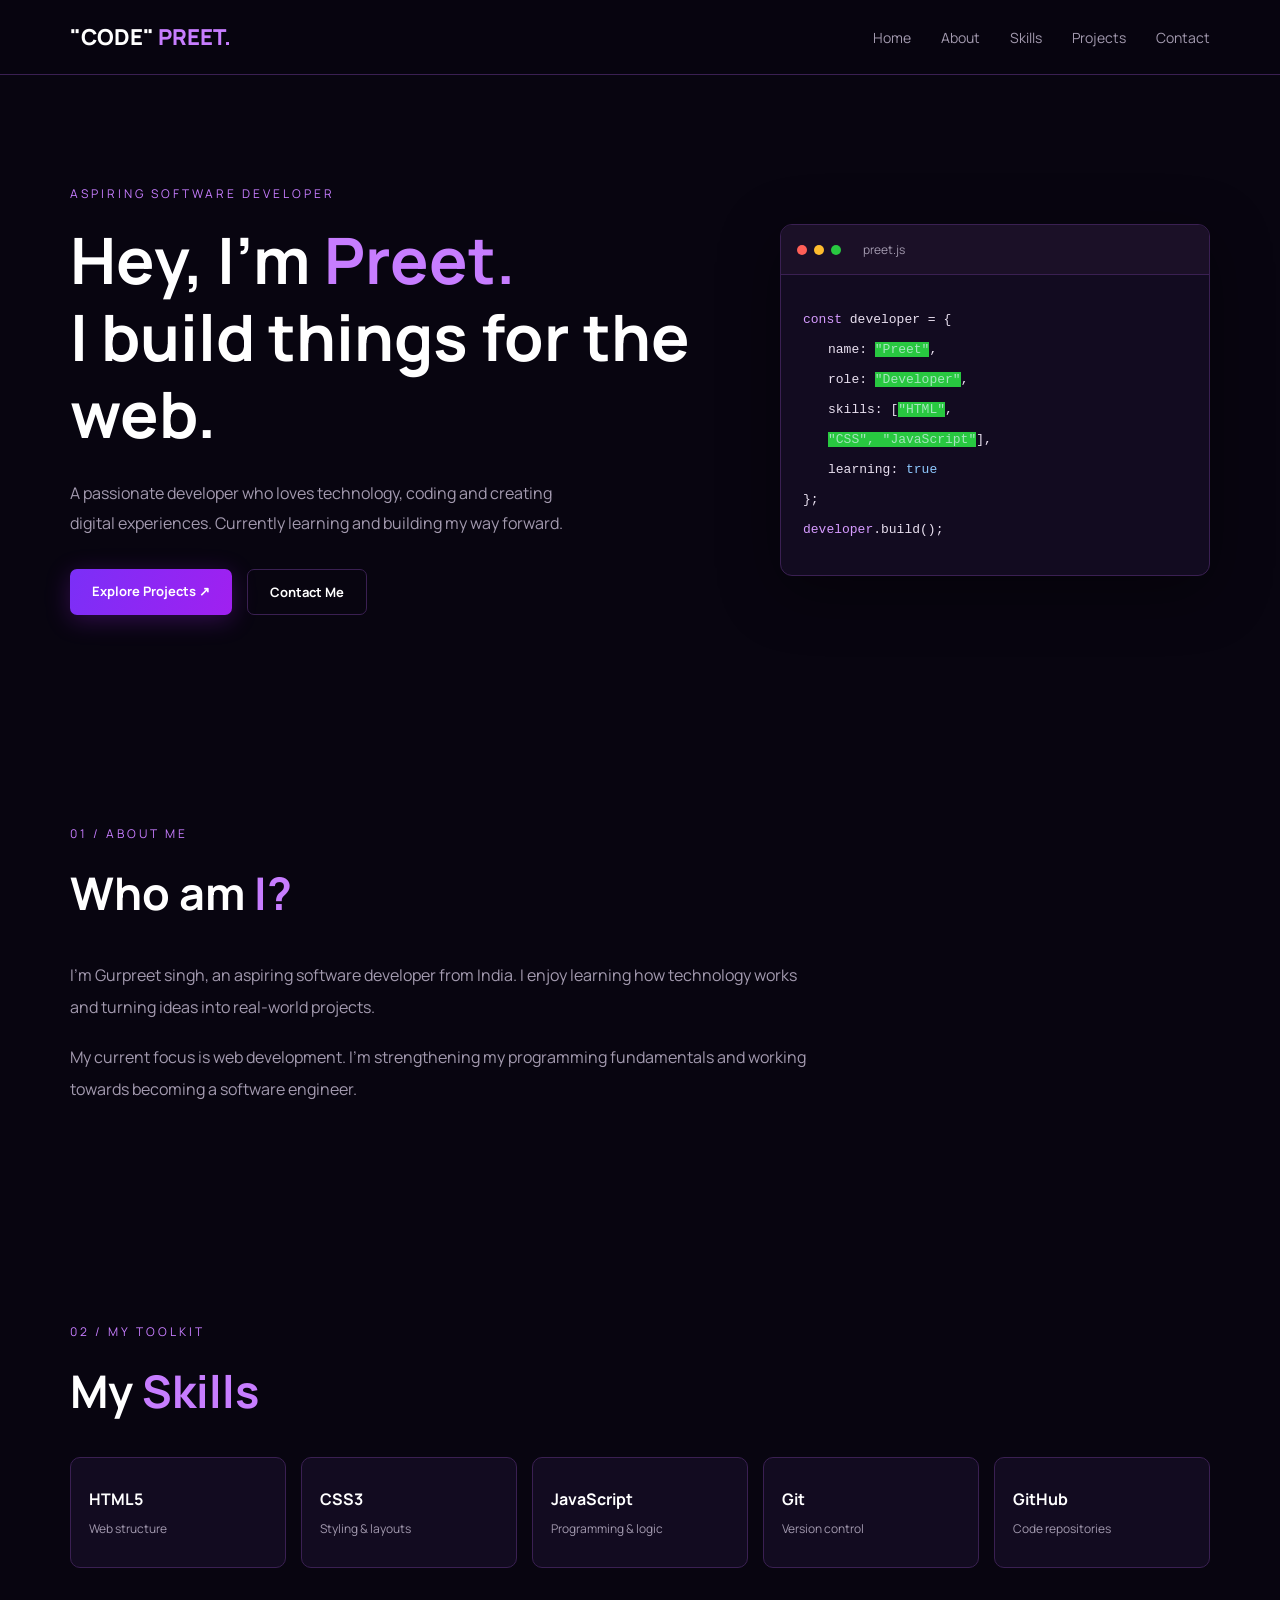
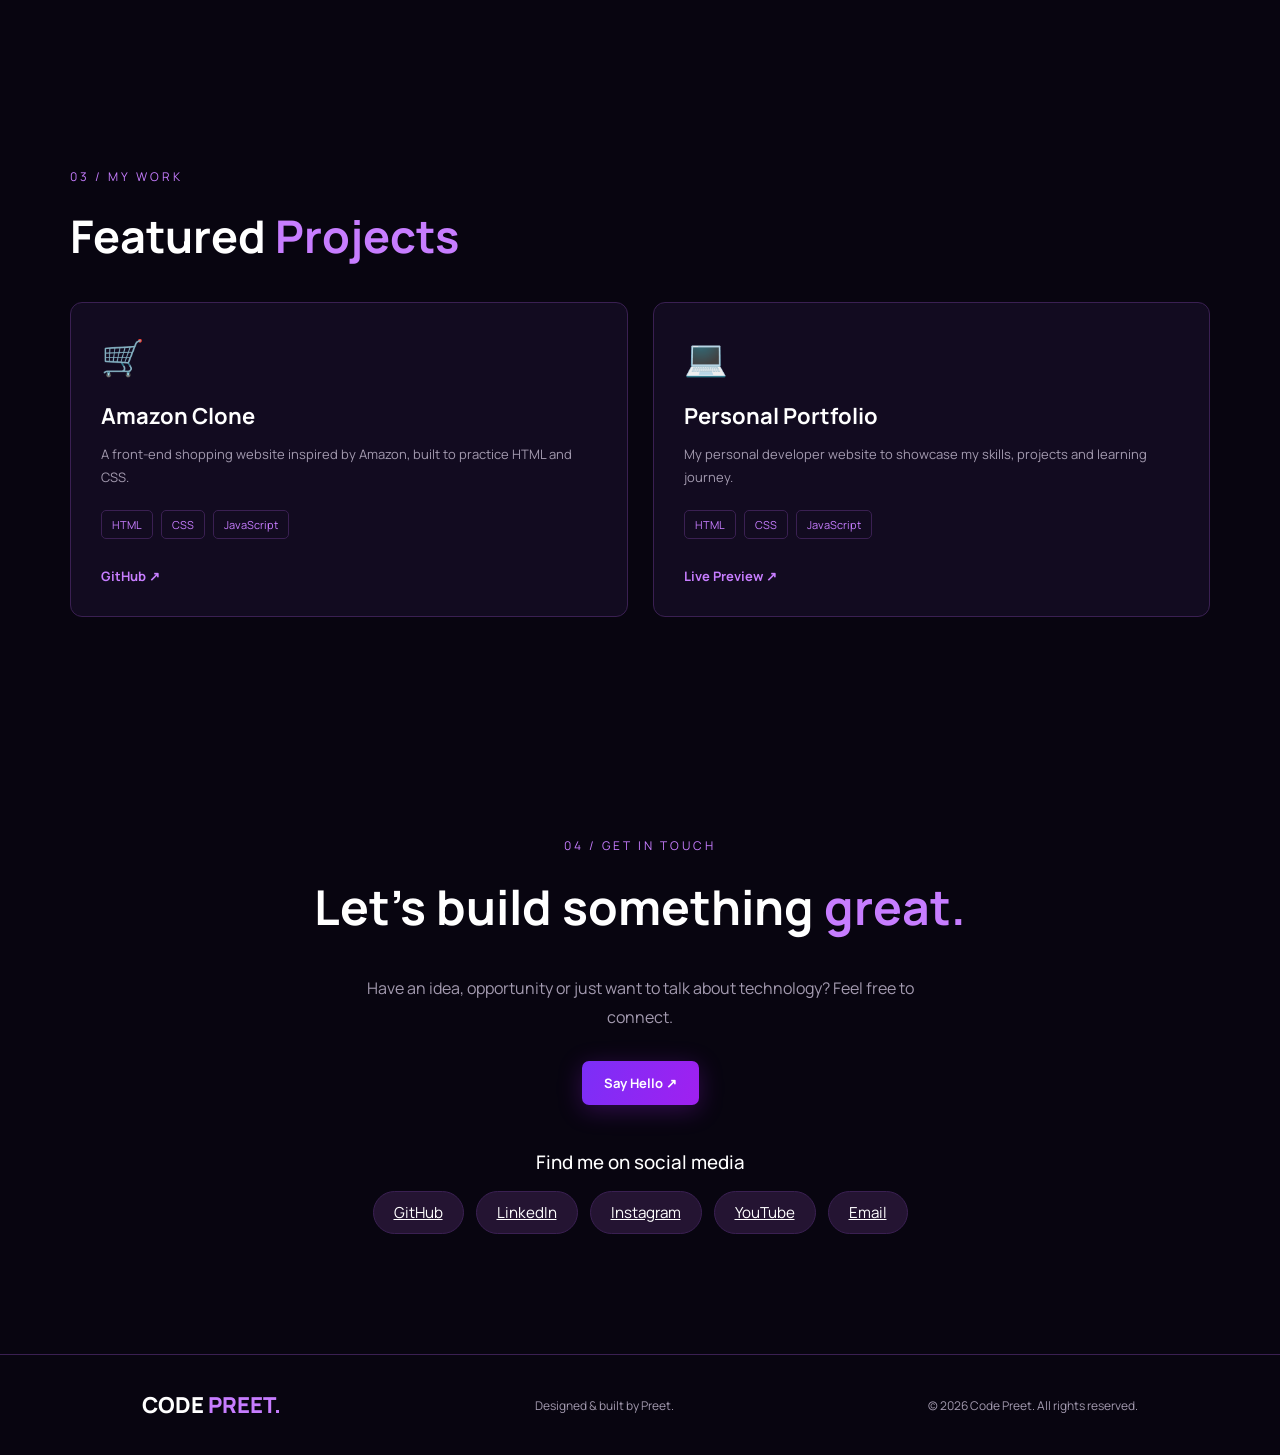
==== inedex.html @ cad8bf02 "redesign the website" ====
<!DOCTYPE html>
<html lang="en">
<head>
    <meta charset="UTF-8">
    <meta name="viewport" content="width=device-width, initial-scale=1.0">
    <title>Code Preet | Developer Portfolio</title>

    <link rel="stylesheet" href="style.css">

    <link href="https://fonts.googleapis.com/css2?family=Manrope:wght@400;500;600;700;800&display=swap" rel="stylesheet">
</head>

<body>
    <header>
        <nav class="navbar">
            <a href="#home" class="logo">"CODE" <span>PREET.</span></a>

            <ul class="nav-links" id="navLinks">
                <li><a href="#home">Home</a></li>
                <li><a href="#about">About</a></li>
                <li><a href="#skills">Skills</a></li>
                <li><a href="#projects">Projects</a></li>
                <li><a href="#contact">Contact</a></li>
            </ul>

            <button class="menu-btn" id="menuBtn" aria-label="Toggle menu">☰</button>
            
        </nav>
    </header>

    <section class="hero" id="home">

        <div class="hero-content">
            <p class="tag">ASPIRING SOFTWARE DEVELOPER</p>

            <h1>
                Hey, I'm <span>Preet.</span><br>
                I build things for the web.
            </h1>

            <p class="description">
                A passionate developer who loves technology,
                coding and creating digital experiences.
                Currently learning and building my way forward.
            </p>

            <div class="hero-buttons">
                <a href="#projects" class="btn primary">Explore Projects ↗</a>
                <a href="#contact" class="btn secondary">Contact Me</a>
            </div>
        </div>

        <div class="hero-card">
            <div class="card-top">
                <span class="dot red"></span>
                <span class="dot yellow"></span>
                <span class="dot green"></span>
                <span class="filename">preet.js</span>
            </div>

            <div class="code">
                <p><span class="purple">const</span> developer = {</p>
                <p class="indent">name: <span class="green">"Preet"</span>,</p>
                <p class="indent">role: <span class="green">"Developer"</span>,</p>
                <p class="indent">skills: [<span class="green">"HTML"</span>,</p>
                <p class="indent"><span class="green">"CSS", "JavaScript"</span>],</p>
                <p class="indent">learning: <span class="blue">true</span></p>
                <p>};</p>
                <p><span class="purple">developer</span>.build();</p>
            </div>
        </div>

    </section>


    <section class="section" id="about">
        

        <p class="section-label">01 / ABOUT ME</p>
        <h2>Who am <span>I?</span></h2>

        <div class="about-content">
            <p>
                I'm Gurpreet singh, an aspiring software developer from India.
                I enjoy learning how technology works and turning
                ideas into real-world projects.
            </p>

            <p>
                My current focus is web development.
                I'm strengthening my programming fundamentals
                and working towards becoming a software engineer.
            </p>
            
        </div>

    </section>

    <section class="section" id="skills">

        <p class="section-label">02 / MY TOOLKIT</p>
        <h2>My <span>Skills</span></h2>

        <div class="skills-grid">

            <div class="skill">
                <h3>HTML5</h3>
                <p>Web structure</p>
            </div>

            <div class="skill">
                <h3>CSS3</h3>
                <p>Styling & layouts</p>
            </div>

            <div class="skill">
                <h3>JavaScript</h3>
                <p>Programming & logic</p>
            </div>

            <div class="skill">
                <h3>Git</h3>
                <p>Version control</p>
            </div>

            <div class="skill">
                <h3>GitHub</h3>
                <p>Code repositories</p>
            </div>

        </div>
    </section>

    <!-- PROJECTS -->
    <section class="section" id="projects">

        <p class="section-label">03 / MY WORK</p>
        <h2>Featured <span>Projects</span></h2>

        <div class="projects-grid">

            <div class="project">
                <div class="project-icon">🛒</div>
                <h3>Amazon Clone</h3>
                <p>
                    A front-end shopping website inspired by
                    Amazon, built to practice HTML and CSS.
                </p>
                <div class="tech">
                    <span>HTML</span>
                    <span>CSS</span>
                    <span>JavaScript</span>
                </div>
                <a href="https://github.com/gupreetsinghk16/" target="_blank">
                    GitHub ↗
                </a>
            </div>

            <div class="project">
                <div class="project-icon">💻</div>
                <h3>Personal Portfolio</h3>
                <p>
                    My personal developer website to showcase
                    my skills, projects and learning journey.
                </p>
                <div class="tech">
                    <span>HTML</span>
                    <span>CSS</span>
                    <span>JavaScript</span>
                </div>
                <a href="#home">Live Preview ↗</a>
            </div>

        </div>
    </section>

    <!-- CONTACT -->
    <section class="section contact" id="contact">

        <p class="section-label">04 / GET IN TOUCH</p>

        <h2>Let's build something <span>great.</span></h2>

        <p>
            Have an idea, opportunity or just want to talk about technology?
            Feel free to connect.
        </p>

        <!-- Replace with your email -->
        <a href="mailto:gurpreetkachura51@gmail.com" class="btn primary">
            Say Hello ↗
        </a>
        <div class="socials">
  <h3>Find me on social media</h3>
  <div class="soc">
    <a href="https://github.com/gurpreetsinghk16/" target="_blank" rel="noopener">GitHub</a>
    <a href="https://www.linkedin.com/in/gurpreetsinghk16?utm_source=share_via&utm_content=profile&utm_medium=member_android" target="_blank" rel="noopener">LinkedIn</a>
    <a href="https://instagram.com/gurpreetsinghk16" target="_blank" rel="noopener">Instagram</a>
    <a href="https://youtube.com/@codepreet?si=Zt5QOwUX8a1Z6AYG" target="_blank" rel="noopener">YouTube</a>
    <a href="https://mail.google.com/mail/?view=cm&fs=1&to=gurpreetkachura51@gmail.com" target="_blank" rel="noopener">Email</a>
  </div>
</div>

    </section>

    <!-- FOOTER -->
    <footer>
        <a href="#home" class="logo">CODE <span>PREET.</span></a>

        <p>Designed & built by Preet.</p>

        <p>© <span id="year"></span> Code Preet. All rights reserved.</p>
    </footer>

    <script src="script.js"></script>

</body>
</html>
---- style.css ----
/* CODE PREET DESIGN SYSTEM */

:root {
    --bg: #080510;
    --secondary: #120B20;
    --card: #241432;

    --purple: #A020F0;
    --light-purple: #C77DFF;

    --white: #FFFFFF;
    --gray: #A39AAF;
    --border: #3A2052;
}

* {
    margin: 0;
    padding: 0;
    box-sizing: border-box;
    scroll-behavior: smooth;
}

body {
    background: var(--bg);
    color: var(--white);
    font-family: 'Manrope', sans-serif;
    overflow-x: hidden;
}

/* NAVBAR */

header {
    background: rgba(8, 5, 16, 0.9);
    border-bottom: 1px solid var(--border);
    position: sticky;
    top: 0;
    z-index: 100;
    backdrop-filter: blur(15px);
}

.navbar {
    max-width: 1200px;
    margin: auto;
    padding: 22px 30px;

    display: flex;
    justify-content: space-between;
    align-items: center;
}

.logo {
    font-size: 22px;
    font-weight: 800;
    color: white;
    text-decoration: none;
}

.logo span {
    color: var(--light-purple);
}

.nav-links {
    display: flex;
    gap: 30px;
    list-style: none;
}

.nav-links a {
    color: var(--gray);
    text-decoration: none;
    font-size: 14px;
    transition: 0.3s;
}

.nav-links a:hover {
    color: var(--light-purple);
}

.menu-btn {
    display: none;
    color: white;
    background: none;
    border: none;
    font-size: 25px;
    cursor: pointer;
}

/* HERO */

.hero {
    max-width: 1200px;
    min-height: 650px;
    margin: auto;
    padding: 80px 30px;

    display: flex;
    justify-content: space-between;
    align-items: center;
    gap: 50px;
}

.tag,
.section-label {
    color: var(--light-purple);
    letter-spacing: 3px;
    font-size: 12px;
    margin-bottom: 20px;
}

.hero h1 {
    font-size: clamp(38px, 5vw, 65px);
    line-height: 1.2;
    margin-bottom: 25px;
}

.hero h1 span,
h2 span {
    color: var(--light-purple);
}

.description {
    color: var(--gray);
    max-width: 500px;
    line-height: 1.9;
    margin-bottom: 30px;
}

.hero-buttons {
    display: flex;
    gap: 15px;
    flex-wrap: wrap;
}

.btn {
    display: inline-block;
    padding: 13px 22px;
    border-radius: 7px;
    text-decoration: none;
    font-weight: 700;
    font-size: 13px;
    transition: 0.3s;
}

.primary {
    background: linear-gradient(110deg, #7B2FF7, #A020F0);
    color: white;
    box-shadow: 0 5px 25px #A020F044;
}

.primary:hover {
    transform: translateY(-4px);
    box-shadow: 0 8px 30px #A020F077;
}

.secondary {
    border: 1px solid var(--border);
    color: white;
}

.secondary:hover {
    border-color: var(--light-purple);
}

/* CODE WINDOW */

.hero-card {
    width: 430px;
    background: var(--secondary);
    border: 1px solid var(--border);
    border-radius: 12px;
    overflow: hidden;
    box-shadow: 0 15px 60px #00000066;
    flex-shrink: 0;
}

.card-top {
    background: #1B1027;
    padding: 16px;
    display: flex;
    align-items: center;
    gap: 7px;
    border-bottom: 1px solid var(--border);
}

.dot {
    width: 10px;
    height: 10px;
    border-radius: 50%;
}

.red {
    background: #FF5F57;
}

.yellow {
    background: #FEBC2E;
}

.green {
    background: #28C840;
}

.filename {
    color: var(--gray);
    margin-left: 15px;
    font-size: 12px;
}

.code {
    padding: 30px 22px;
    font-family: monospace;
    font-size: 13px;
    line-height: 2.3;
    color: #E9E0F0;
}

.indent {
    padding-left: 25px;
}

.purple {
    color: #D69BFF;
}

.code .green {
    color: #A5E6BD;
}

.blue {
    color: #8FC9FF;
}

/* GENERAL SECTIONS */

.section {
    max-width: 1200px;
    margin: auto;
    padding: 100px 30px;
}

.section h2 {
    font-size: 45px;
    margin-bottom: 35px;
}

.about-content {
    max-width: 750px;
    color: var(--gray);
    line-height: 2;
}

.about-content p {
    margin-bottom: 18px;
}

/* SKILLS */

.skills-grid {
    display: grid;
    grid-template-columns: repeat(5, 1fr);
    gap: 15px;
}

.skill {
    background: var(--secondary);
    border: 1px solid var(--border);
    padding: 30px 18px;
    border-radius: 10px;
    transition: 0.3s;
}

.skill:hover {
    transform: translateY(-7px);
    border-color: var(--light-purple);
    box-shadow: 0 10px 30px #A020F022;
}

.skill h3 {
    margin-bottom: 10px;
    font-size: 16px;
}

.skill p {
    color: var(--gray);
    font-size: 12px;
}

/* PROJECTS */

.projects-grid {
    display: grid;
    grid-template-columns: repeat(2, 1fr);
    gap: 25px;
}

.project {
    padding: 30px;
    background: var(--secondary);
    border: 1px solid var(--border);
    border-radius: 12px;
    transition: 0.3s;
}

.project:hover {
    transform: translateY(-6px);
    border-color: var(--light-purple);
}

.project-icon {
    font-size: 35px;
    margin-bottom: 20px;
}

.project h3 {
    margin-bottom: 12px;
    font-size: 22px;
}

.project p {
    color: var(--gray);
    font-size: 13px;
    line-height: 1.8;
    margin-bottom: 20px;
}

.tech {
    display: flex;
    flex-wrap: wrap;
    gap: 8px;
    margin-bottom: 25px;
}

.tech span {
    font-size: 11px;
    padding: 6px 10px;
    border: 1px solid var(--border);
    border-radius: 5px;
    color: var(--light-purple);
}

.project a {
    color: var(--light-purple);
    text-decoration: none;
    font-size: 13px;
    font-weight: 700;
}

/* CONTACT */

.contact {
    text-align: center;
    padding: 120px 30px;
}

.contact h2 {
    font-size: clamp(30px, 5vw, 48px);
}

.contact>p:not(.section-label) {
    color: var(--gray);
    margin: 20px auto 30px;
    max-width: 550px;
    line-height: 1.8;
}

/* FOOTER */

footer {
    padding: 35px 25px;
    border-top: 1px solid var(--border);
    display: flex;
    justify-content: space-around;
    align-items: center;
    flex-wrap: wrap;
    gap: 20px;
}

footer p {
    color: var(--gray);
    font-size: 12px;
}

/* RESPONSIVE */

@media (max-width: 900px) {

    .hero {
        flex-direction: column;
        align-items: flex-start;
    }

    .hero-card {
        width: 100%;
    }

    .skills-grid {
        grid-template-columns: repeat(2, 1fr);
    }
}

@media (max-width: 650px) {

    .menu-btn {
        display: block;
    }

    .nav-links {
        display: none;
        position: absolute;
        top: 65px;
        left: 0;
        width: 100%;
        padding: 25px;
        background: var(--secondary);
        flex-direction: column;
        gap: 20px;
        border-bottom: 1px solid var(--border);
    }

    .nav-links.show {
        display: flex;
    }

    .hero {
        padding-top: 65px;
        min-height: auto;
    }

    .hero h1 {
        font-size: 40px;
    }

    .section {
        padding: 70px 22px;
    }

    .section h2 {
        font-size: 36px;
    }

    .skills-grid {
        grid-template-columns: repeat(2, 1fr);
    }

    .projects-grid {
        grid-template-columns: 1fr;
    }

    footer {
        flex-direction: column;
        text-align: center;
    }
}

.socials {
    margin-top: 44px
}

.socials h3 {
    margin-bottom: 16px;
    color: var(--muted);
    font-weight: 500
}

.soc {
    display: flex;
    flex-wrap: wrap;
    gap: 12px;
    justify-content: center
}

.soc a {
    padding: 10px 20px;
    border-radius: 999px;
    background: var(--card);
    border: 1px solid var(--border);
    color: var(--text);
    font-size: .95rem;
    transition: .25s
}

.soc a:hover {
    background: var(--hero);
    border-color: transparent;
    transform: translateY(-3px);
    box-shadow: 0 8px 24px rgba(160, 32, 240, .4);
    background-color: #C77DFF;
    
}
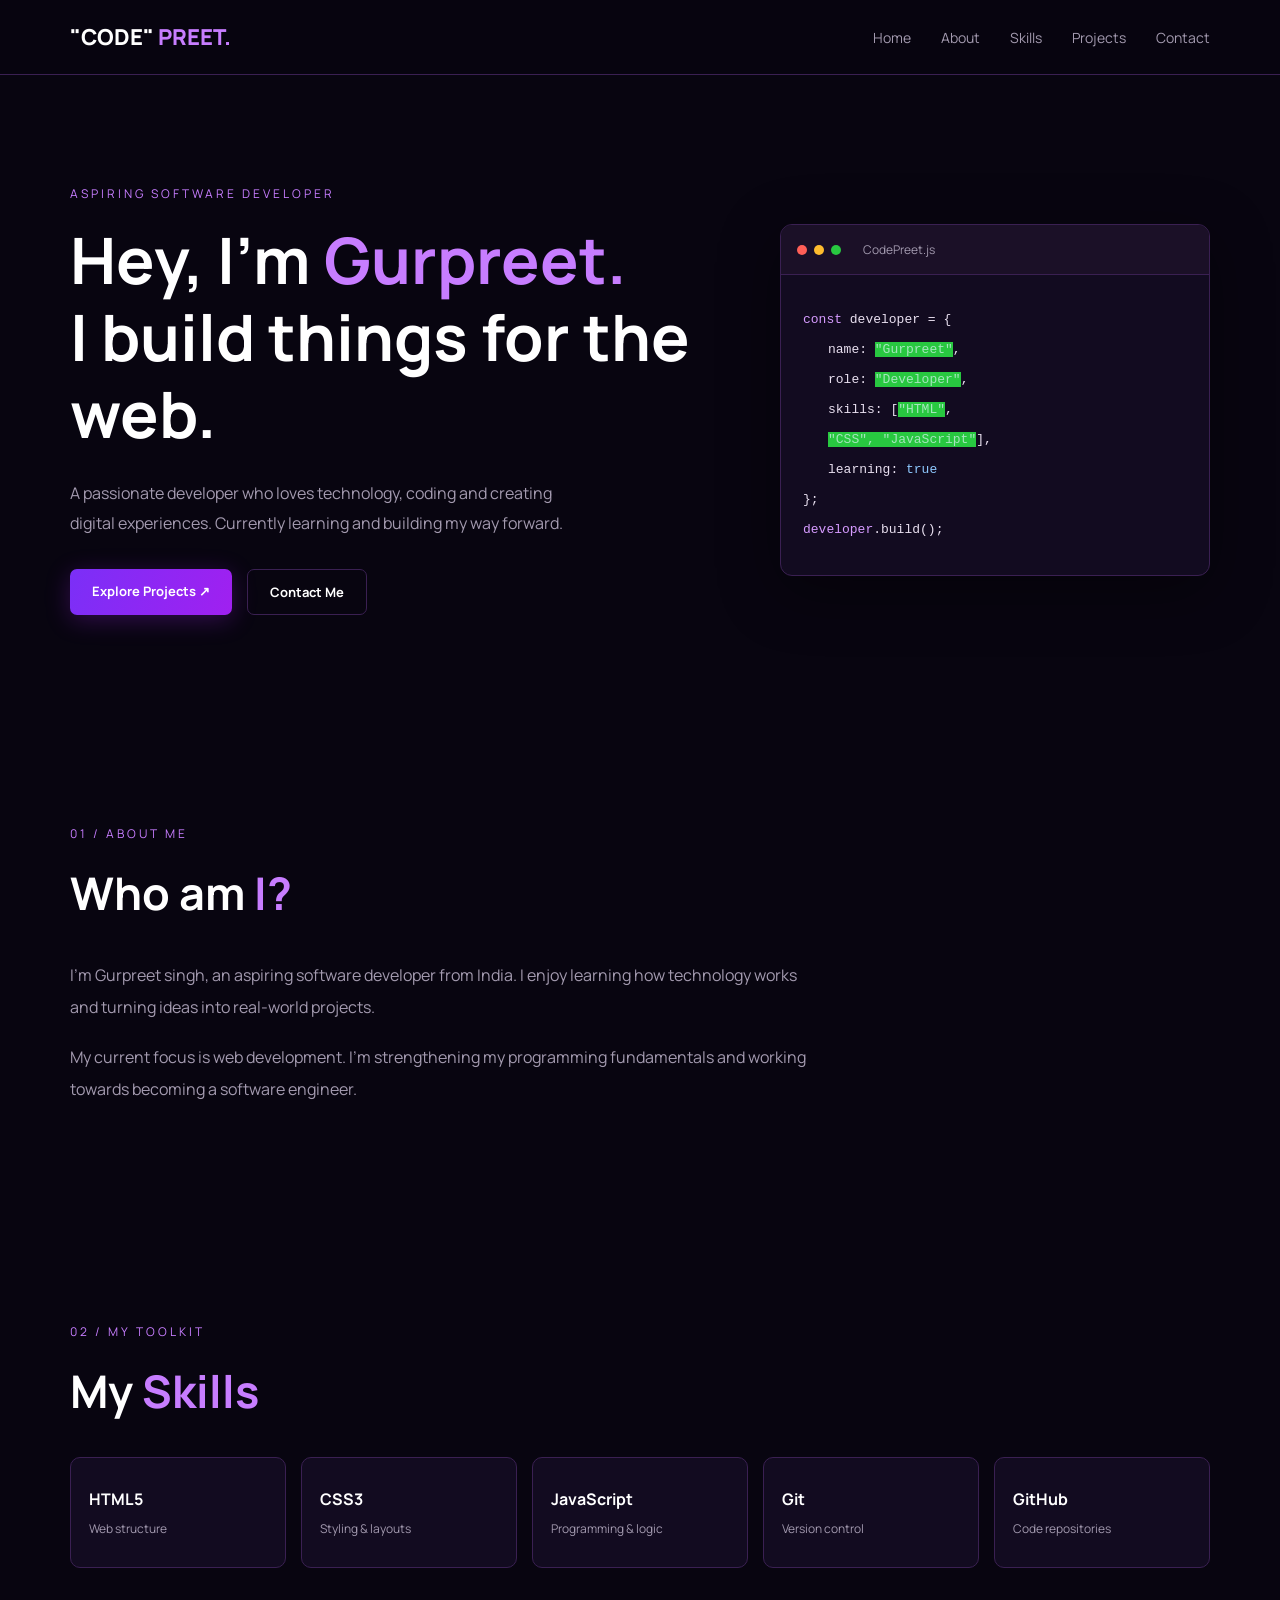
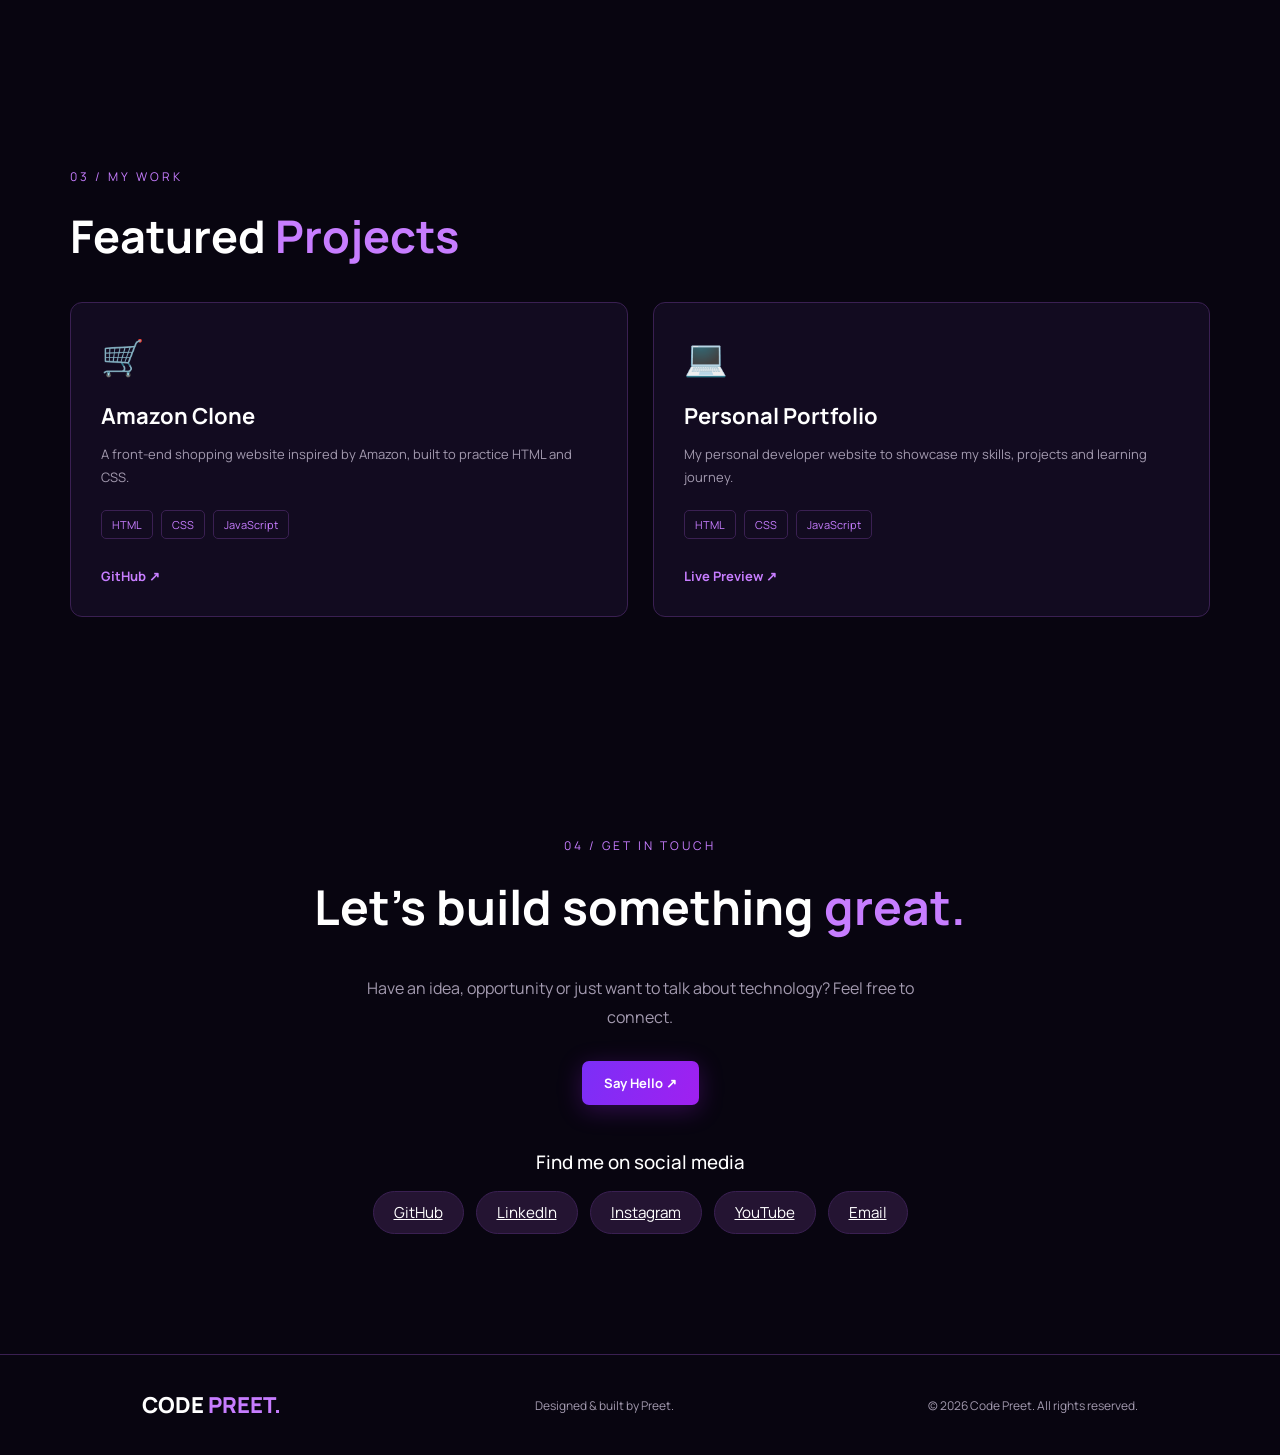
==== commit d0c08707: "create hero section" ====
--- a/inedex.html
+++ b/inedex.html
@@ -34,7 +34,7 @@
             <p class="tag">ASPIRING SOFTWARE DEVELOPER</p>
 
             <h1>
-                Hey, I'm <span>Preet.</span><br>
+                Hey, I'm <span>Gurpreet.</span><br>
                 I build things for the web.
             </h1>
 
@@ -55,12 +55,12 @@
                 <span class="dot red"></span>
                 <span class="dot yellow"></span>
                 <span class="dot green"></span>
-                <span class="filename">preet.js</span>
+                <span class="filename">CodePreet.js</span>
             </div>
 
             <div class="code">
                 <p><span class="purple">const</span> developer = {</p>
-                <p class="indent">name: <span class="green">"Preet"</span>,</p>
+                <p class="indent">name: <span class="green">"Gurpreet"</span>,</p>
                 <p class="indent">role: <span class="green">"Developer"</span>,</p>
                 <p class="indent">skills: [<span class="green">"HTML"</span>,</p>
                 <p class="indent"><span class="green">"CSS", "JavaScript"</span>],</p>
